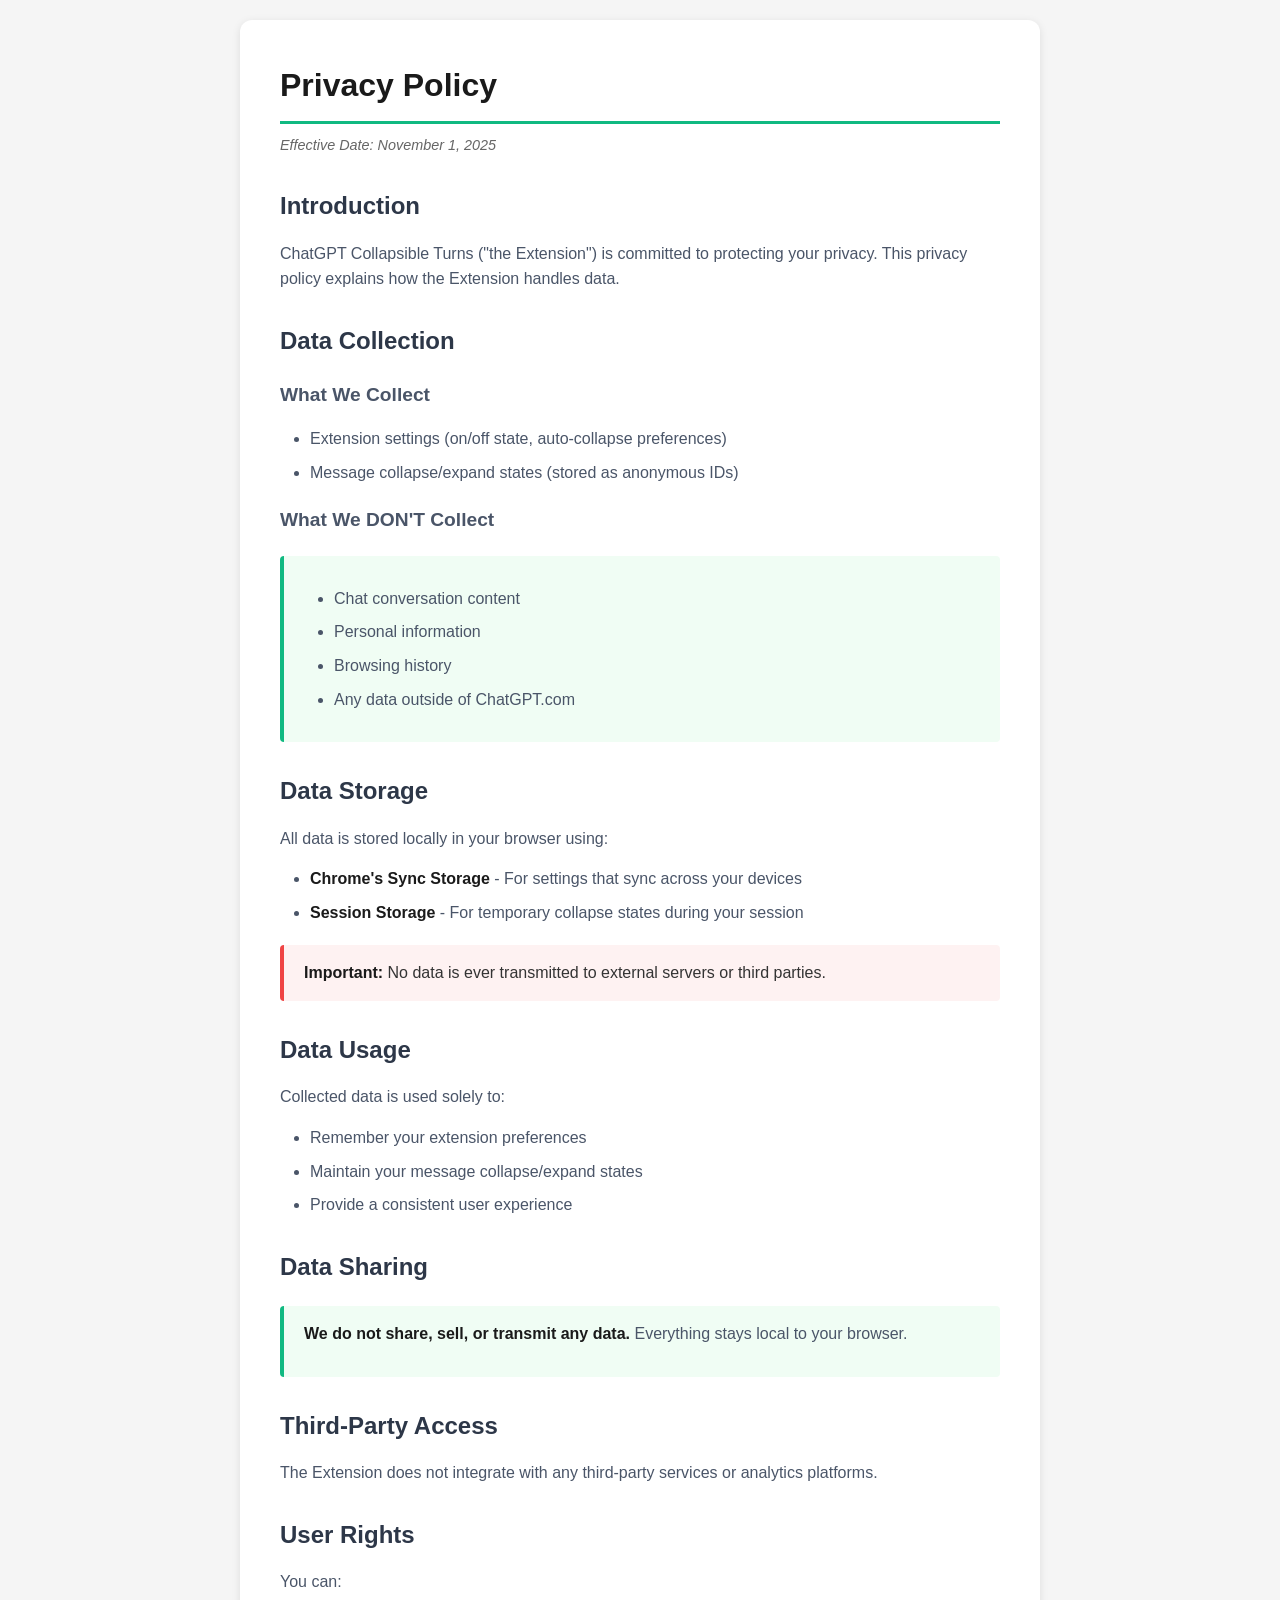
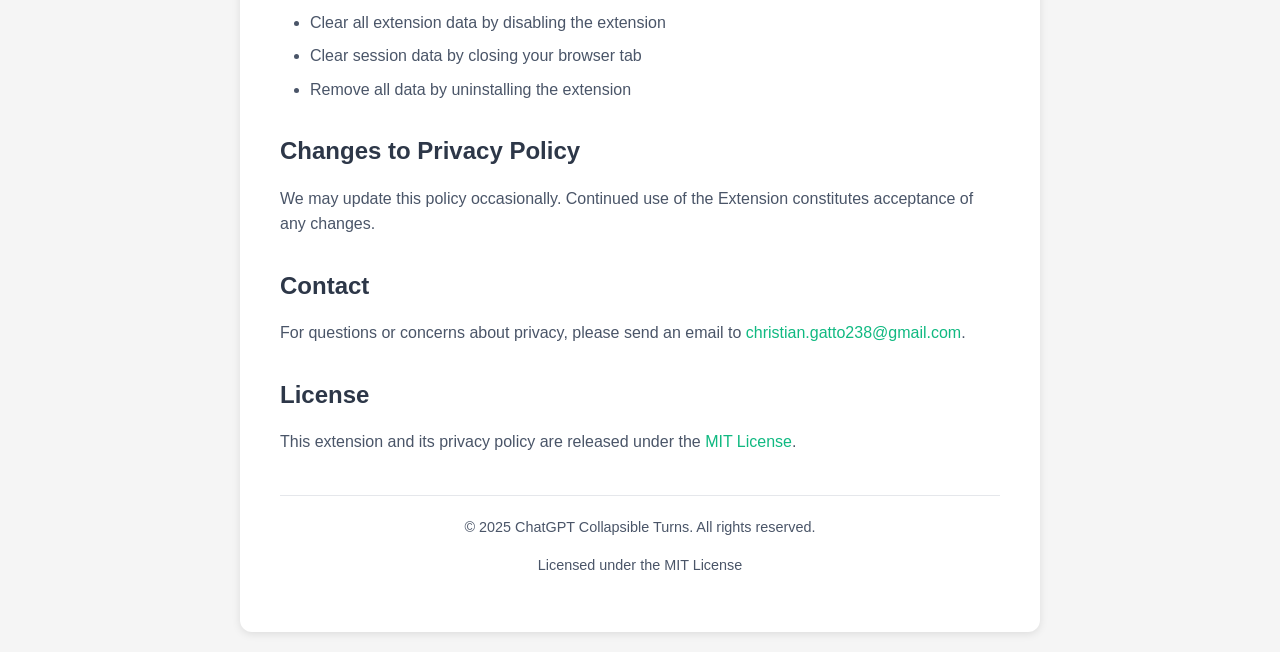
==== docs/privacy.html @ 412fd658 "moved privacy to docs/" ====
<!DOCTYPE html>
<html lang="en">
<head>
    <meta charset="UTF-8">
    <meta name="viewport" content="width=device-width, initial-scale=1.0">
    <title>Privacy Policy - ChatGPT Collapsible Turns</title>
    <style>
        * {
            margin: 0;
            padding: 0;
            box-sizing: border-box;
        }
        
        body {
            font-family: -apple-system, BlinkMacSystemFont, 'Segoe UI', Roboto, 'Helvetica Neue', Arial, sans-serif;
            line-height: 1.6;
            color: #333;
            background: #f5f5f5;
            padding: 20px;
        }
        
        .container {
            max-width: 800px;
            margin: 0 auto;
            background: white;
            padding: 40px;
            border-radius: 12px;
            box-shadow: 0 2px 8px rgba(0, 0, 0, 0.1);
        }
        
        h1 {
            color: #1a1a1a;
            font-size: 2rem;
            margin-bottom: 10px;
            border-bottom: 3px solid #10b981;
            padding-bottom: 10px;
        }
        
        .effective-date {
            color: #666;
            font-size: 0.9rem;
            margin-bottom: 30px;
            font-style: italic;
        }
        
        h2 {
            color: #2d3748;
            font-size: 1.5rem;
            margin-top: 30px;
            margin-bottom: 15px;
        }
        
        h3 {
            color: #4a5568;
            font-size: 1.2rem;
            margin-top: 20px;
            margin-bottom: 10px;
        }
        
        p {
            margin-bottom: 15px;
            color: #4a5568;
        }
        
        ul {
            margin: 15px 0;
            padding-left: 30px;
        }
        
        li {
            margin-bottom: 8px;
            color: #4a5568;
        }
        
        strong {
            color: #1a1a1a;
            font-weight: 600;
        }
        
        .highlight-box {
            background: #f0fdf4;
            border-left: 4px solid #10b981;
            padding: 15px 20px;
            margin: 20px 0;
            border-radius: 4px;
        }
        
        .warning-box {
            background: #fef2f2;
            border-left: 4px solid #ef4444;
            padding: 15px 20px;
            margin: 20px 0;
            border-radius: 4px;
        }
        
        .footer {
            margin-top: 40px;
            padding-top: 20px;
            border-top: 1px solid #e5e7eb;
            text-align: center;
            color: #9ca3af;
            font-size: 0.9rem;
        }
        
        a {
            color: #10b981;
            text-decoration: none;
        }
        
        a:hover {
            text-decoration: underline;
        }
        
        @media (max-width: 768px) {
            .container {
                padding: 20px;
            }
            
            h1 {
                font-size: 1.5rem;
            }
            
            h2 {
                font-size: 1.3rem;
            }
        }
    </style>
</head>
<body>
    <div class="container">
        <h1>Privacy Policy</h1>
        <p class="effective-date">Effective Date: November 1, 2025</p>
        
        <h2>Introduction</h2>
        <p>
            ChatGPT Collapsible Turns ("the Extension") is committed to protecting your privacy. 
            This privacy policy explains how the Extension handles data.
        </p>
        
        <h2>Data Collection</h2>
        
        <h3>What We Collect</h3>
        <ul>
            <li>Extension settings (on/off state, auto-collapse preferences)</li>
            <li>Message collapse/expand states (stored as anonymous IDs)</li>
        </ul>
        
        <h3>What We DON'T Collect</h3>
        <div class="highlight-box">
            <ul>
                <li>Chat conversation content</li>
                <li>Personal information</li>
                <li>Browsing history</li>
                <li>Any data outside of ChatGPT.com</li>
            </ul>
        </div>
        
        <h2>Data Storage</h2>
        <p>All data is stored locally in your browser using:</p>
        <ul>
            <li><strong>Chrome's Sync Storage</strong> - For settings that sync across your devices</li>
            <li><strong>Session Storage</strong> - For temporary collapse states during your session</li>
        </ul>
        
        <div class="warning-box">
            <strong>Important:</strong> No data is ever transmitted to external servers or third parties.
        </div>
        
        <h2>Data Usage</h2>
        <p>Collected data is used solely to:</p>
        <ul>
            <li>Remember your extension preferences</li>
            <li>Maintain your message collapse/expand states</li>
            <li>Provide a consistent user experience</li>
        </ul>
        
        <h2>Data Sharing</h2>
        <div class="highlight-box">
            <p><strong>We do not share, sell, or transmit any data.</strong> Everything stays local to your browser.</p>
        </div>
        
        <h2>Third-Party Access</h2>
        <p>
            The Extension does not integrate with any third-party services or analytics platforms.
        </p>
        
        <h2>User Rights</h2>
        <p>You can:</p>
        <ul>
            <li>Clear all extension data by disabling the extension</li>
            <li>Clear session data by closing your browser tab</li>
            <li>Remove all data by uninstalling the extension</li>
        </ul>
        
        <h2>Changes to Privacy Policy</h2>
        <p>
            We may update this policy occasionally. Continued use of the Extension constitutes 
            acceptance of any changes.
        </p>
        
        <h2>Contact</h2>
        <p>
            For questions or concerns about privacy, please send an email to
            <a href="mailto:christian.gatto238@gmail.com" target="_blank">christian.gatto238@gmail.com</a>.
        </p>
        
        <h2>License</h2>
        <p>
            This extension and its privacy policy are released under the 
            <a href="https://opensource.org/licenses/MIT" target="_blank">MIT License</a>.
        </p>
        
        <div class="footer">
            <p>&copy; 2025 ChatGPT Collapsible Turns. All rights reserved.</p>
            <p>Licensed under the MIT License</p>
        </div>
    </div>
</body>
</html>
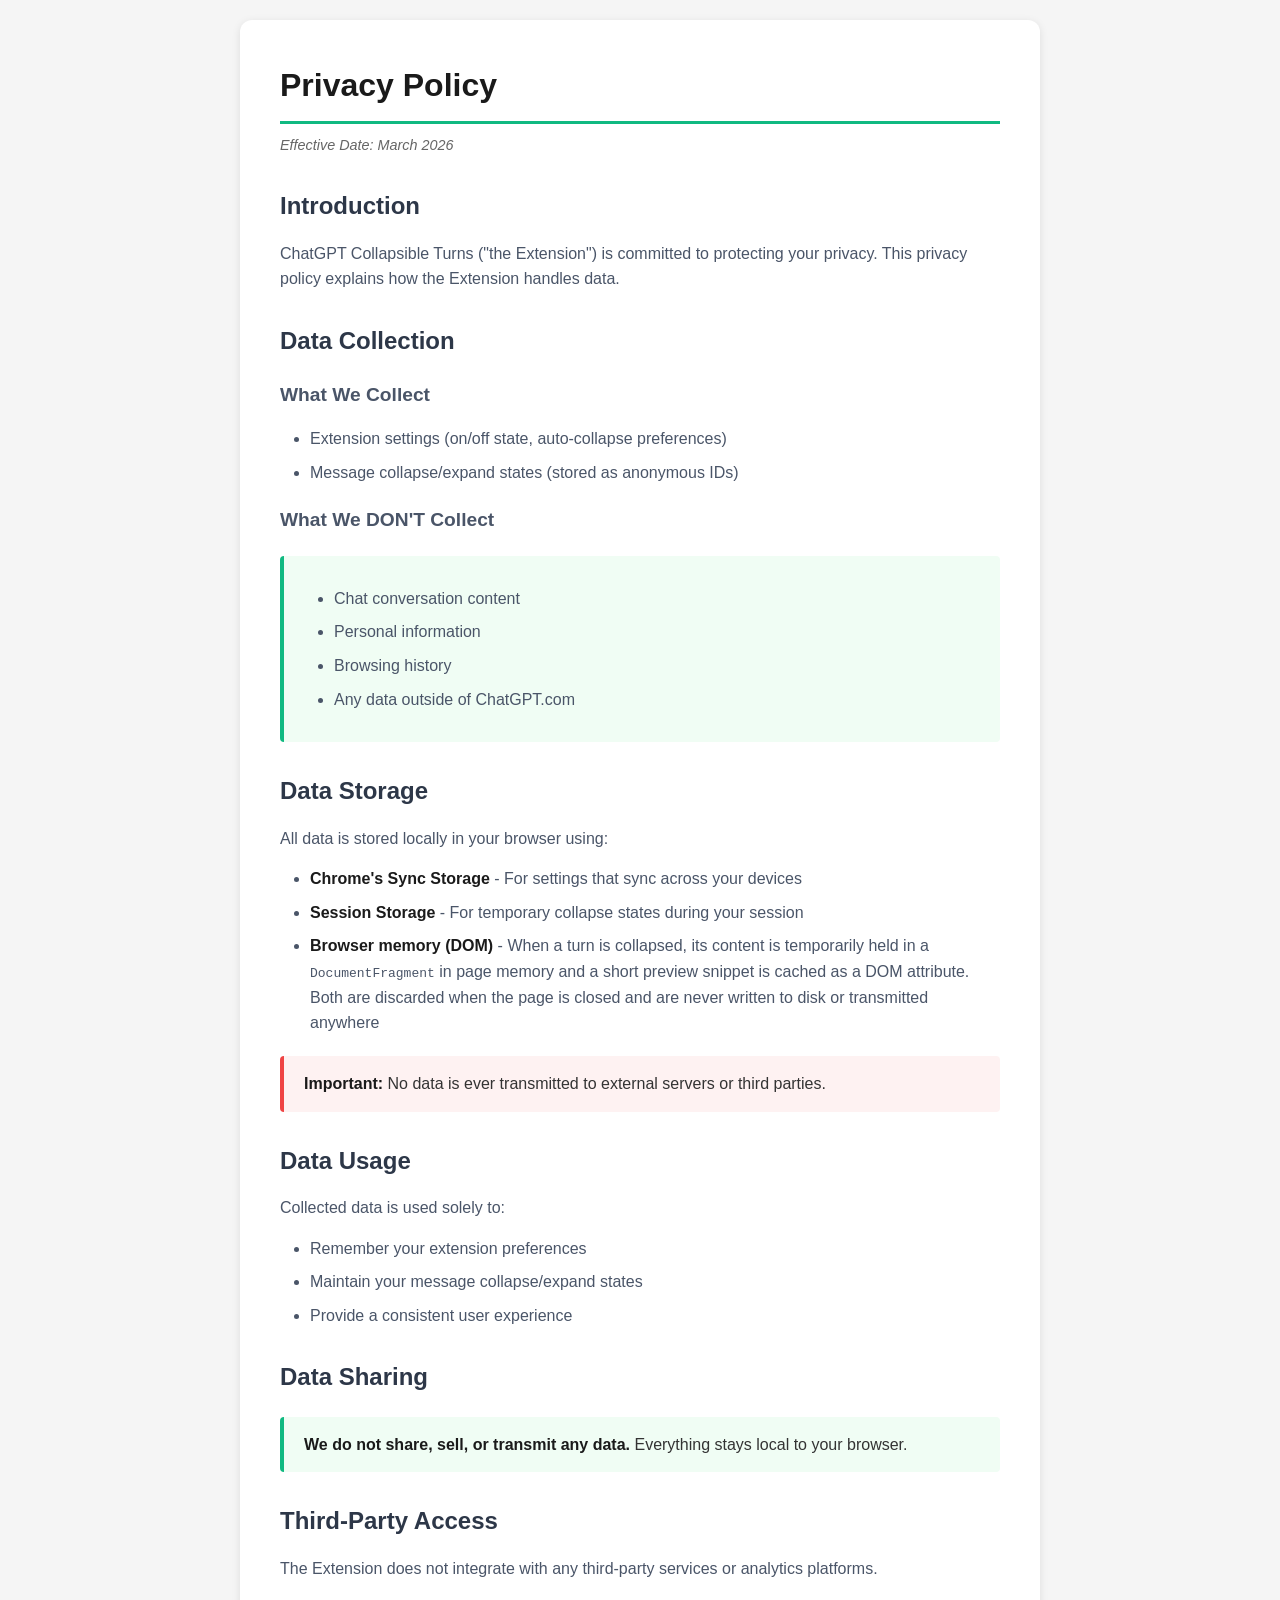
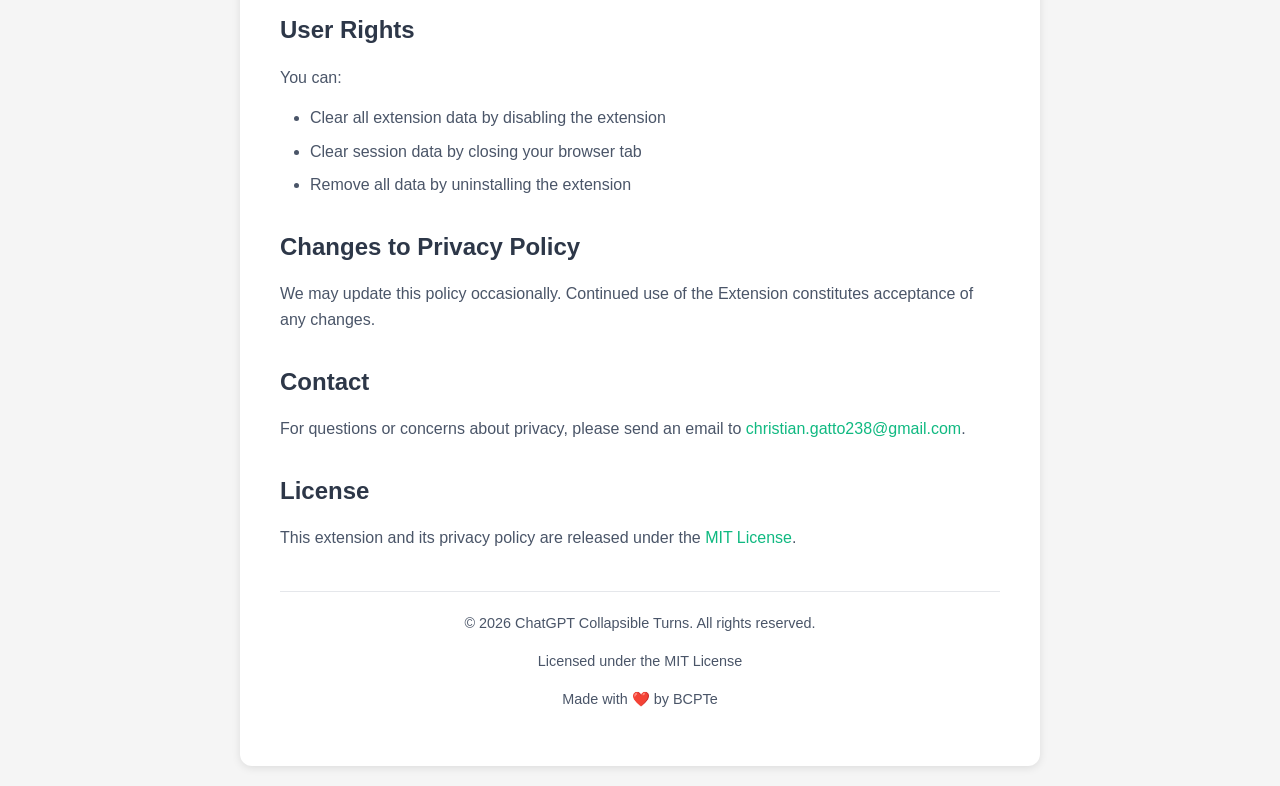
==== commit 23e1925f: "added index.html, added Browser memory (DOM) to Data Storage section in privacy.html" ====
--- a/docs/privacy.html
+++ b/docs/privacy.html
@@ -10,7 +10,7 @@
             padding: 0;
             box-sizing: border-box;
         }
-        
+
         body {
             font-family: -apple-system, BlinkMacSystemFont, 'Segoe UI', Roboto, 'Helvetica Neue', Arial, sans-serif;
             line-height: 1.6;
@@ -18,7 +18,7 @@
             background: #f5f5f5;
             padding: 20px;
         }
-        
+
         .container {
             max-width: 800px;
             margin: 0 auto;
@@ -27,7 +27,7 @@
             border-radius: 12px;
             box-shadow: 0 2px 8px rgba(0, 0, 0, 0.1);
         }
-        
+
         h1 {
             color: #1a1a1a;
             font-size: 2rem;
@@ -35,48 +35,48 @@
             border-bottom: 3px solid #10b981;
             padding-bottom: 10px;
         }
-        
+
         .effective-date {
             color: #666;
             font-size: 0.9rem;
             margin-bottom: 30px;
             font-style: italic;
         }
-        
+
         h2 {
             color: #2d3748;
             font-size: 1.5rem;
             margin-top: 30px;
             margin-bottom: 15px;
         }
-        
+
         h3 {
             color: #4a5568;
             font-size: 1.2rem;
             margin-top: 20px;
             margin-bottom: 10px;
         }
-        
+
         p {
             margin-bottom: 15px;
             color: #4a5568;
         }
-        
+
         ul {
             margin: 15px 0;
             padding-left: 30px;
         }
-        
+
         li {
             margin-bottom: 8px;
             color: #4a5568;
         }
-        
+
         strong {
             color: #1a1a1a;
             font-weight: 600;
         }
-        
+
         .highlight-box {
             background: #f0fdf4;
             border-left: 4px solid #10b981;
@@ -84,7 +84,7 @@
             margin: 20px 0;
             border-radius: 4px;
         }
-        
+
         .warning-box {
             background: #fef2f2;
             border-left: 4px solid #ef4444;
@@ -92,7 +92,7 @@
             margin: 20px 0;
             border-radius: 4px;
         }
-        
+
         .footer {
             margin-top: 40px;
             padding-top: 20px;
@@ -101,25 +101,25 @@
             color: #9ca3af;
             font-size: 0.9rem;
         }
-        
+
         a {
             color: #10b981;
             text-decoration: none;
         }
-        
+
         a:hover {
             text-decoration: underline;
         }
-        
+
         @media (max-width: 768px) {
             .container {
                 padding: 20px;
             }
-            
+
             h1 {
                 font-size: 1.5rem;
             }
-            
+
             h2 {
                 font-size: 1.3rem;
             }
@@ -129,22 +129,22 @@
 <body>
     <div class="container">
         <h1>Privacy Policy</h1>
-        <p class="effective-date">Effective Date: November 1, 2025</p>
-        
+        <p class="effective-date">Effective Date: March 2026</p>
+
         <h2>Introduction</h2>
         <p>
-            ChatGPT Collapsible Turns ("the Extension") is committed to protecting your privacy. 
+            ChatGPT Collapsible Turns ("the Extension") is committed to protecting your privacy.
             This privacy policy explains how the Extension handles data.
         </p>
-        
+
         <h2>Data Collection</h2>
-        
+
         <h3>What We Collect</h3>
         <ul>
             <li>Extension settings (on/off state, auto-collapse preferences)</li>
             <li>Message collapse/expand states (stored as anonymous IDs)</li>
         </ul>
-        
+
         <h3>What We DON'T Collect</h3>
         <div class="highlight-box">
             <ul>
@@ -154,18 +154,19 @@
                 <li>Any data outside of ChatGPT.com</li>
             </ul>
         </div>
-        
+
         <h2>Data Storage</h2>
         <p>All data is stored locally in your browser using:</p>
         <ul>
             <li><strong>Chrome's Sync Storage</strong> - For settings that sync across your devices</li>
             <li><strong>Session Storage</strong> - For temporary collapse states during your session</li>
-        </ul>
-        
+            <li><strong>Browser memory (DOM)</strong> - When a turn is collapsed, its content is temporarily held in a <code>DocumentFragment</code> in page memory and a short preview snippet is cached as a DOM attribute. Both are discarded when the page is closed and are never written to disk or transmitted anywhere</li>
+        </ul>
+
         <div class="warning-box">
             <strong>Important:</strong> No data is ever transmitted to external servers or third parties.
         </div>
-        
+
         <h2>Data Usage</h2>
         <p>Collected data is used solely to:</p>
         <ul>
@@ -173,17 +174,17 @@
             <li>Maintain your message collapse/expand states</li>
             <li>Provide a consistent user experience</li>
         </ul>
-        
+
         <h2>Data Sharing</h2>
         <div class="highlight-box">
-            <p><strong>We do not share, sell, or transmit any data.</strong> Everything stays local to your browser.</p>
+            <strong>We do not share, sell, or transmit any data.</strong> Everything stays local to your browser.
         </div>
-        
+
         <h2>Third-Party Access</h2>
         <p>
             The Extension does not integrate with any third-party services or analytics platforms.
         </p>
-        
+
         <h2>User Rights</h2>
         <p>You can:</p>
         <ul>
@@ -191,29 +192,33 @@
             <li>Clear session data by closing your browser tab</li>
             <li>Remove all data by uninstalling the extension</li>
         </ul>
-        
+
         <h2>Changes to Privacy Policy</h2>
         <p>
-            We may update this policy occasionally. Continued use of the Extension constitutes 
+            We may update this policy occasionally. Continued use of the Extension constitutes
             acceptance of any changes.
         </p>
-        
+
         <h2>Contact</h2>
         <p>
             For questions or concerns about privacy, please send an email to
             <a href="mailto:christian.gatto238@gmail.com" target="_blank">christian.gatto238@gmail.com</a>.
         </p>
-        
+
         <h2>License</h2>
         <p>
-            This extension and its privacy policy are released under the 
+            This extension and its privacy policy are released under the
             <a href="https://opensource.org/licenses/MIT" target="_blank">MIT License</a>.
         </p>
-        
+
         <div class="footer">
-            <p>&copy; 2025 ChatGPT Collapsible Turns. All rights reserved.</p>
-            <p>Licensed under the MIT License</p>
-        </div>
+        <p>&copy; <span id="gptc-year"></span> ChatGPT Collapsible Turns. All rights reserved.</p>
+        <p>Licensed under the MIT License</p>
+        <p>Made with ❤️ by BCPTe</p>
+      </div>
     </div>
+    <script>
+      document.getElementById("gptc-year").textContent = new Date().getFullYear();
+    </script>
 </body>
 </html>
